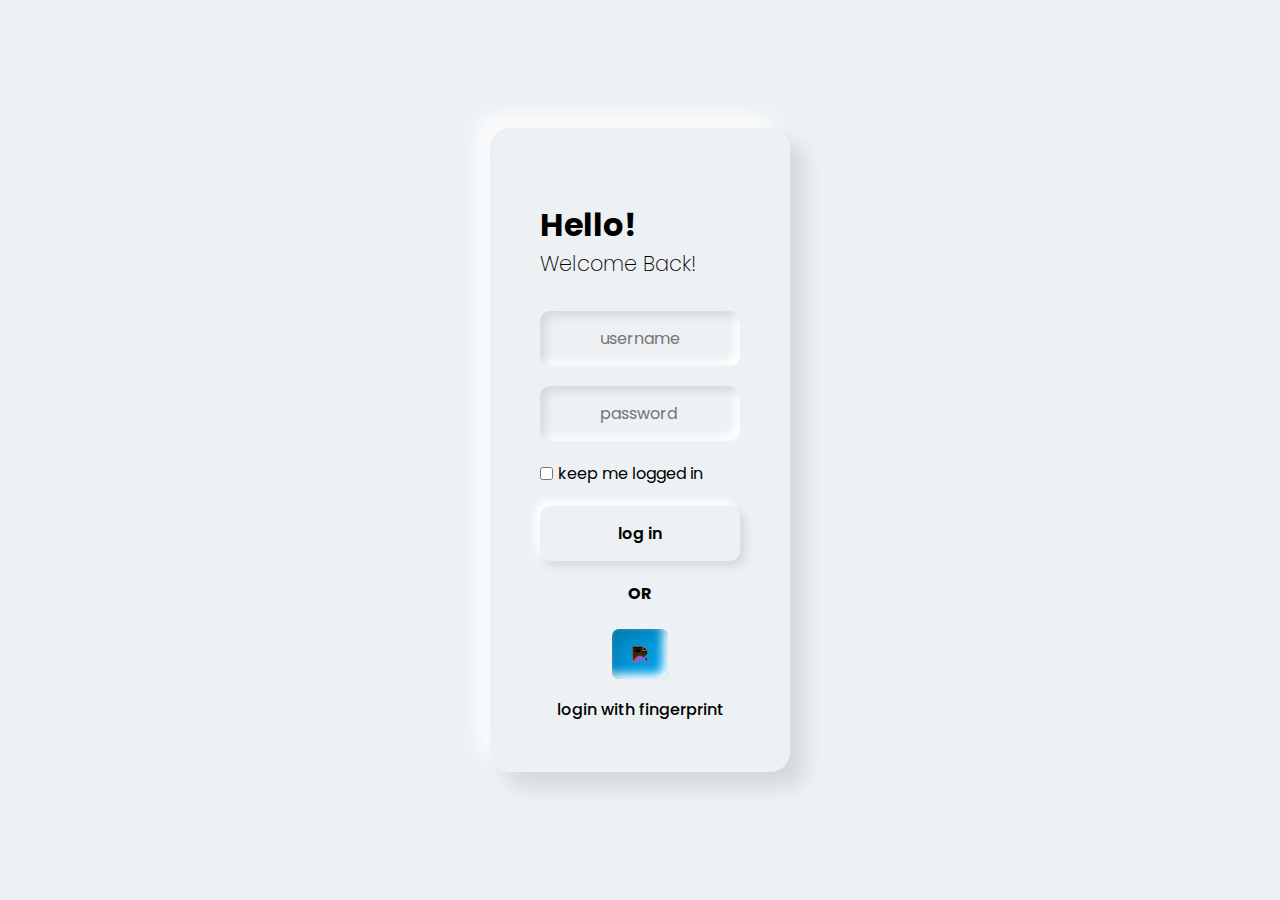
==== .vscode/login.html @ fd32308b "first commit" ====
<!DOCTYPE html>
<html lang="en">
<head>
    <meta charset="UTF-8">
    <meta http-equiv="X-UA-Compatible" content="IE=edge">
    <meta name="viewport" content="width=device-width, initial-scale=1.0">
    <title>login page design</title>
    <link rel="stylesheet" type="text/css" href="style.css">
    <script src="https://kit.fontawesome.com/7ed50d8051.js" crossorigin="anonymous"></script>
</head>
<body>
    <div class="login">
        <form>
            <h2>Hello!<br><span>Welcome Back!</span></h2>
            <div class="inputBox">
                <input type="text" placeholder="username">
                <i class="fa-solid fa-user" ></i>
            </div>
            <div class="inputBox">
                <input type="password" placeholder="password">
                <i class="fa-solid fa-key"></i>
            </div>
            <label>
                <input type="checkbox">keep me logged in
            </label>
            <div class="inputBox">
                <input type="submit" value="log in">
            </div>
        </form>
        <h4>OR</h4>
        <div class="fingerprint">
            <div class="fingerprintBox">
                <img src="C:\vs code\images\fingerprint.png" width="50px">
            </div>
            <p>login with fingerprint</p>
        </div>
    </div>
</body>
</html>
---- .vscode/style.css ----
@import url('https://fonts.googleapis.com/css2?family=poppins:wght@300;400;500;600;700&display=swap');
*
{
    margin:0;
    padding:0;
    box-sizing: border-box;
    font-family: 'poppins',serif;
}
body
{
    display: flex;
    justify-content: center;
    align-items: center;
    min-height: 100vh;
    background: #edf1f4;
}
.login
{
    position: relative;
    width: 300px;
    padding: 80px 50px 50px;
    box-shadow: 15px 15px 20px rgba(0,0,0,0.1),
    -15px -15px 20px #fffb;
    border-radius:20px ;
    display:flex;
    justify-content: center;
    align-items:center ;
    flex-direction: column;
    gap:20px;
}
.login form
{
    position: relative;
    width: 200px;
}
.login form h2
{
    font-size: 2em;
    margin-bottom: 30px;
    line-height: 0.9cm;
}
.login form h2 span
{
    font-weight: 200;
    font-size: 0.65em;
}
.login form .inputBox
{
    position: relative;
    display:flex;
}
.login form .inputBox input
{
    border: none;
    outline: none;
    background: transparent;
    border-radius: 10px;
    font-size: 1em;
}
.login form .inputBox input[type="text"],
.login form .inputBox input[type="password"]
{
    width: 100%;
    padding:15px 20px;
    padding-left:60px;
    margin-bottom:20px;
    box-shadow:inset 5px 5px 10px rgba(0,0,0,0.1),
    inset -5px -5px 10px #fff;
}
.login form .inputBox i
{
    position:absolute;
    left:20px;
    top:25px;
}
.login form label
{
    display: flex;
    align-items: center;
}
.login form input[type="checkbox"]
{
    margin-right: 5px;
}
.login form .inputBox input[type="submit"]
{
    margin-top: 20px;
    box-shadow: 5px 5px 10px rgba(0,0,0,0.1),
    -5px -5px 10px #fff;
    width: 100%;
    padding:15px 20px;
    cursor:pointer;
    font-weight: 600;
}
.login form .inoutBox input[type="submit"]:focus
{
    box-shadow: inset 5px 5px 10px rgba(0,0,0,0.1),
    inset -5px -5px 10px #fff;
}
.login .fingerprint
{
    display:flex;
    justify-content: center;
    align-items: center;
    flex-direction: column;
    gap: 15px;
    cursor: pointer;
}
.login .fingerprint .fingerprintBox
{    
    box-shadow: inset 5px 5px 10px rgba(0,0,0,0.1),
    inset -5px -5px 10px #fff; 
    border:3px solid #edf1f4;
    padding: 15px 20px 10px;
    border-radius: 10px;
    background: linear-gradient(315deg,#03a9f4,#0082bc);   
}
.login .fingerprint .fingerprintBox img
{
    max-width: 40px;
    filter: invert(1);
    animation:animate 1s linear infinite;
}
@keyframes animate
{
    0%
    {
        opacity:1;
    }
    50%
    {
        opacity:1;
    }
}
.login .fingerprint p
{
    font-weight: 500;
    
}
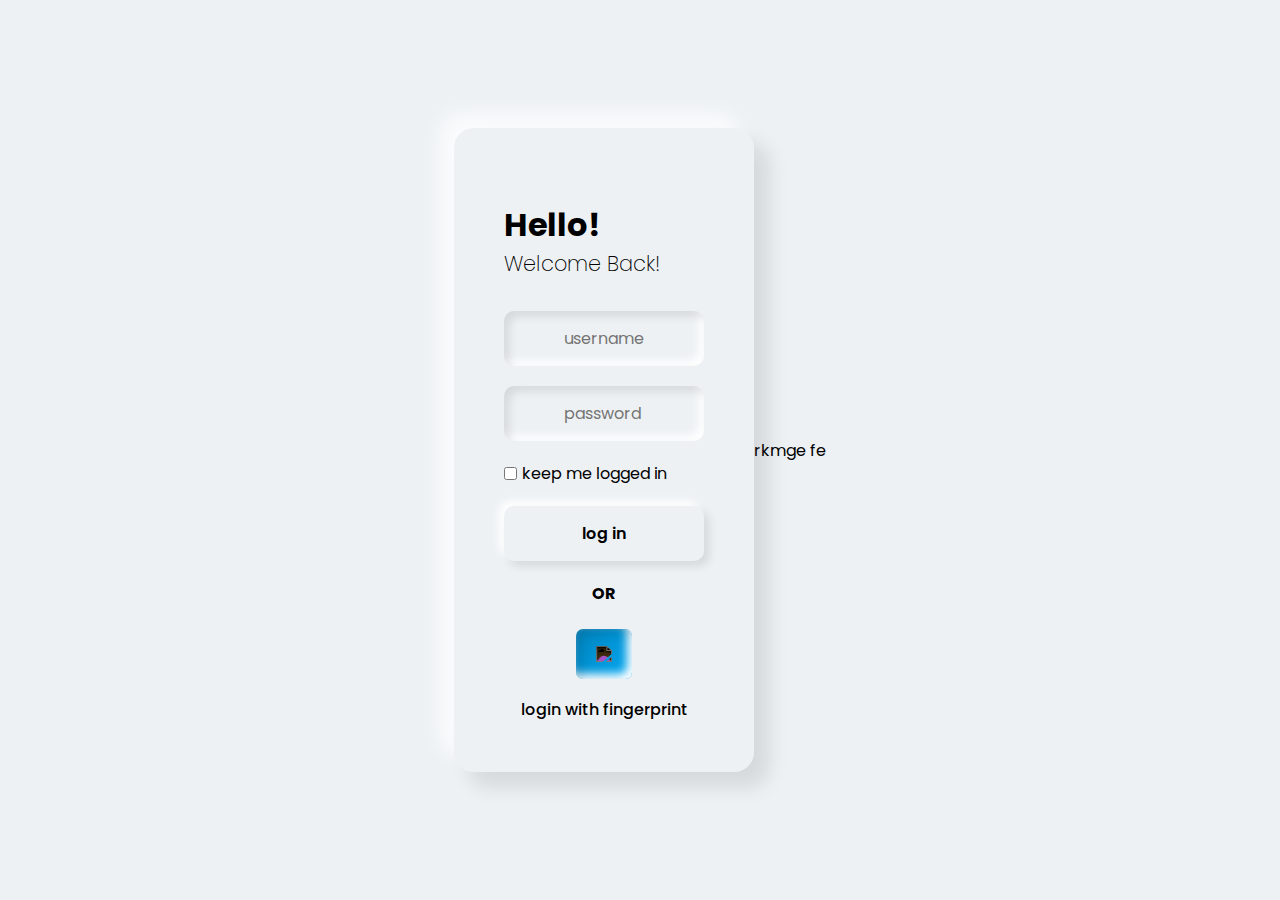
==== commit 9580e47b: "recently changed" ====
--- a/.vscode/login.html
+++ b/.vscode/login.html
@@ -36,4 +36,6 @@
         </div>
     </div>
 </body>
-</html>+</html>
+rkmge
+fe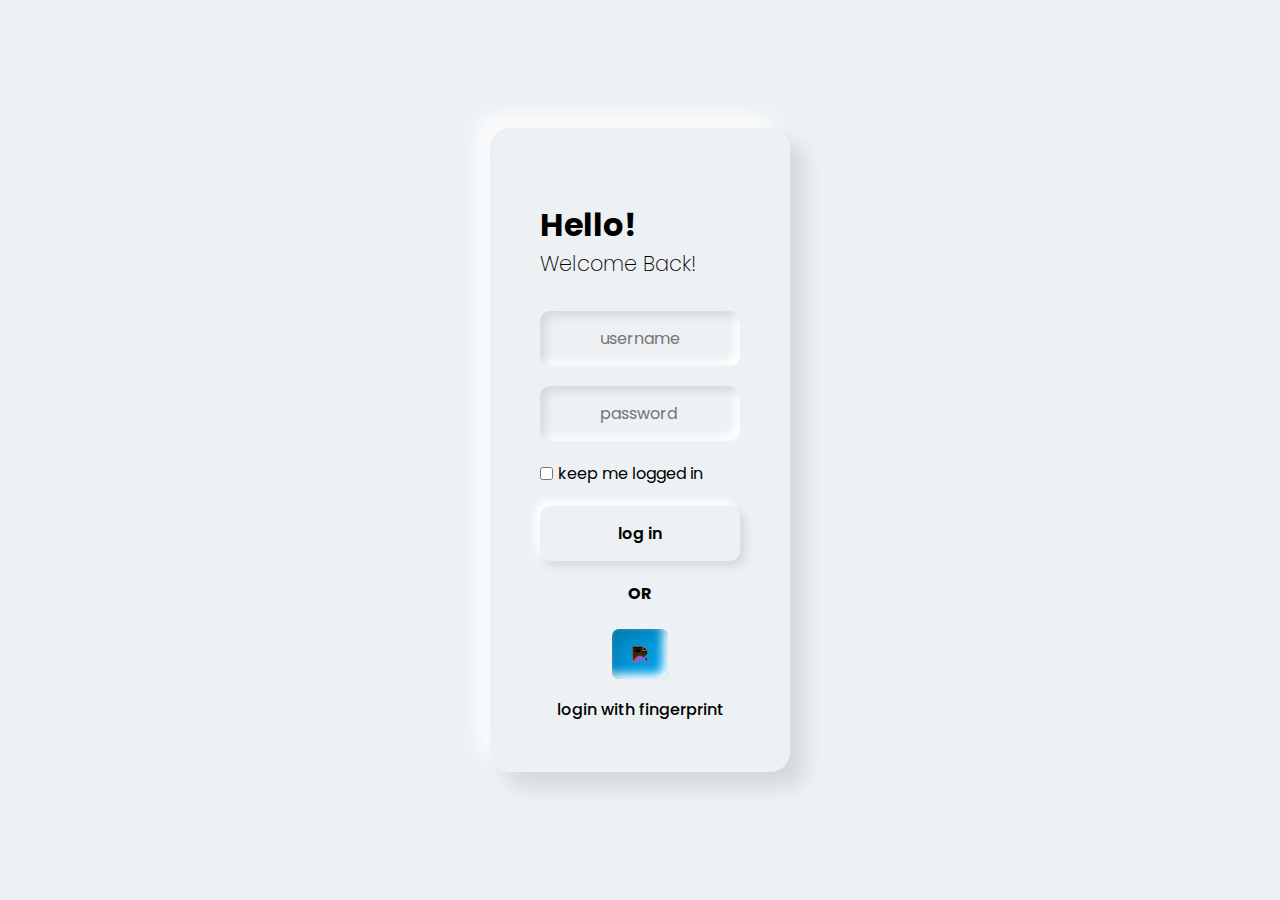
==== commit 2374c1e8: "undo" ====
--- a/.vscode/login.html
+++ b/.vscode/login.html
@@ -37,5 +37,3 @@
     </div>
 </body>
 </html>
-rkmge
-fe